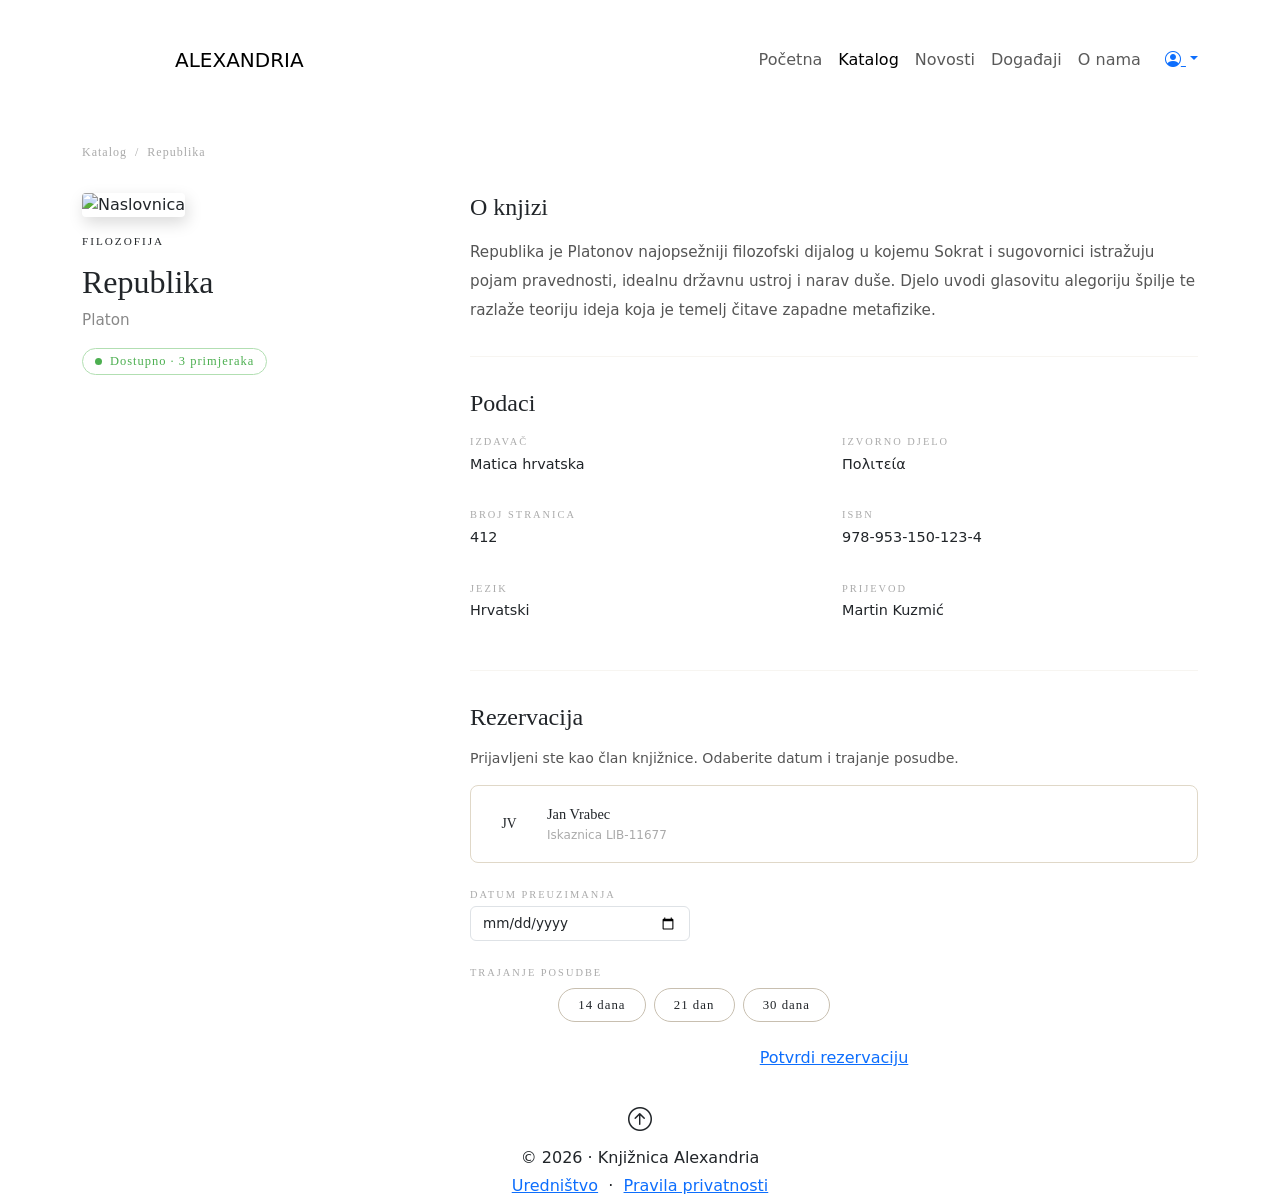
==== html/detalji.html @ f622395d "lele" ====
<!DOCTYPE html>
<html lang="hr">
    <head>
        <meta charset="UTF-8">
        <meta name="viewport" content="width=device-width, initial-scale=1.0">
        <title>Alexandria – Detalji knjige</title>
        <link href="https://cdn.jsdelivr.net/npm/bootstrap@5.3.8/dist/css/bootstrap.min.css" rel="stylesheet" integrity="sha384-sRIl4kxILFvY47J16cr9ZwB07vP4J8+LH7qKQnuqkuIAvNWLzeN8tE5YBujZqJLB" crossorigin="anonymous">
        <link rel="stylesheet" href="../CSS/global.css">
        <link rel="stylesheet" href="../css/detalji.css">
        <link href="https://cdn.jsdelivr.net/npm/bootstrap-icons@1.11.3/font/bootstrap-icons.min.css" rel="stylesheet">
    </head>
    <body>

        <nav class="navbar navbar-expand-lg sticky-top">
            <div class="container">
                <a class="navbar-brand d-flex align-items-center" href="../index.html">
                    <img src="../slike/logo.png" alt="Logo" class="navbar-logo">
                    ALEXANDRIA
                </a>
                <button class="navbar-toggler border-0" type="button" data-bs-toggle="collapse" data-bs-target="#navMenu">
                    <i class="bi bi-list text-white fs-4"></i>
                </button>
                <div class="collapse navbar-collapse" id="navMenu">
                    <ul class="navbar-nav ms-auto">
                        <li class="nav-item"><a class="nav-link" href="../index.html">Početna</a></li>
                        <li class="nav-item"><a class="nav-link active" href="./katalog.html">Katalog</a></li>
                        <li class="nav-item"><a class="nav-link" href="./novosti.html">Novosti</a></li>
                        <li class="nav-item"><a class="nav-link" href="./dogadaji.html">Događaji</a></li>
                        <li class="nav-item"><a class="nav-link" href="./onama.html">O nama</a></li>
                    </ul>
                    <div class="dropdown ms-3 d-none d-lg-block">
                        <a href="#" class="dropdown-toggle" data-bs-toggle="dropdown">
                            <i class="bi bi-person-circle"></i>
                        </a>
                        <ul class="dropdown-menu dropdown-menu-end">
                            <li><a class="dropdown-item" href="./prijava.html">Prijava</a></li>
                            <li><a class="dropdown-item" href="./prijava.html?tab=registracija">Registracija</a></li>
                        </ul>
                    </div>
                </div>
            </div>
        </nav>

        <div class="container py-4">

            <nav aria-label="breadcrumb">
                <ol class="breadcrumb breadcrumb-detalji">
                    <li class="breadcrumb-item"><a href="katalog.html">Katalog</a></li>
                    <li class="breadcrumb-item active">Republika</li>
                </ol>
            </nav>

            <div class="row g-5 mb-2">
                <div class="col-12 col-md-4">
                    <img src="https://picsum.photos/seed/knjiga1/220/320" alt="Naslovnica" class="knjiga-naslovnica mb-3">
                    <p class="kategorija-tag">Filozofija</p>
                    <p class="knjiga-naslov">Republika</p>
                    <p class="knjiga-autor">Platon</p>
                    <span class="dostupno-badge d-inline-flex align-items-center gap-2">
                        <span class="dostupno-dot"></span>
                        Dostupno · 3 primjeraka
                    </span>
                </div>

                <div class="col-12 col-md-8">
                    <h2 class="detalji-section-title">O knjizi</h2>
                    <p class="detalji-opis">
                        Republika je Platonov najopsežniji filozofski dijalog u kojemu Sokrat i sugovornici istražuju pojam pravednosti, idealnu državnu ustroj i narav duše. Djelo uvodi glasovitu alegoriju špilje te razlaže teoriju ideja koja je temelj čitave zapadne metafizike.
                    </p>

                    <hr class="detalji-divider">

                    <h2 class="detalji-section-title">Podaci</h2>
                    <div class="row g-3">
                        <div class="col-6">
                            <p class="meta-label">Izdavač</p>
                            <p class="meta-value">Matica hrvatska</p>
                        </div>
                        <div class="col-6">
                            <p class="meta-label">Izvorno djelo</p>
                            <p class="meta-value">Πολιτεία</p>
                        </div>
                        <div class="col-6">
                            <p class="meta-label">Broj stranica</p>
                            <p class="meta-value">412</p>
                        </div>
                        <div class="col-6">
                            <p class="meta-label">ISBN</p>
                            <p class="meta-value">978-953-150-123-4</p>
                        </div>
                        <div class="col-6">
                            <p class="meta-label">Jezik</p>
                            <p class="meta-value">Hrvatski</p>
                        </div>
                        <div class="col-6">
                            <p class="meta-label">Prijevod</p>
                            <p class="meta-value">Martin Kuzmić</p>
                        </div>
                    </div>

                    <hr class="detalji-divider">

                    <h2 class="detalji-section-title">Rezervacija</h2>
                    <p style="font-size:0.88rem;color:#555;" class="mb-3">
                        Prijavljeni ste kao član knjižnice. Odaberite datum i trajanje posudbe.
                    </p>

                    <div class="d-flex align-items-center gap-3 border rounded-3 p-3 mb-4" style="border-color:#e0d8c8!important;">
                        <div class="clan-avatar d-flex align-items-center justify-content-center flex-shrink-0">JV</div>
                        <div>
                            <p class="mb-0" style="font-family:'Cinzel',serif;font-size:0.9rem;">Jan Vrabec</p>
                            <p class="mb-0" style="font-size:0.75rem;color:#aaa;">Iskaznica LIB-11677</p>
                        </div>
                    </div>

                    <p class="meta-label mb-1">Datum preuzimanja</p>
                    <input type="date" class="form-control mb-4" style="font-size:0.85rem;max-width:220px;">

                    <p class="meta-label mb-2">Trajanje posudbe</p>
                    <div class="d-flex flex-wrap gap-2 mb-4">
                        <button class="trajanje-btn active">7 dana</button>
                        <button class="trajanje-btn">14 dana</button>
                        <button class="trajanje-btn">21 dan</button>
                        <button class="trajanje-btn">30 dana</button>
                    </div>

                    <a href="#" class="btn-katalog d-block text-center" id="btnRezervacija">Potvrdi rezervaciju</a>
                </div>
            </div>

        </div>

        <div class="modal fade" id="modalRezervacija" tabindex="-1">
            <div class="modal-dialog modal-dialog-centered">
                <div class="modal-content text-center p-4" style="background:var(--cream);">
                    <i class="bi bi-check-circle" style="font-size:2.5rem;color:#4caf50;"></i>
                    <p style="font-family:'Cinzel',serif;font-size:1.1rem;letter-spacing:2px;margin:1rem 0 0.5rem;">Uspješna rezervacija</p>
                    <p style="font-size:0.85rem;color:#555;margin-bottom:1.5rem;">Vaša rezervacija je zabilježena. Knjiga će biti pripremljena na datum preuzimanja.</p>
                    <button class="btn-katalog" style="padding:10px 32px;" data-bs-dismiss="modal">U redu</button>
                </div>
            </div>
        </div>

        <script src="https://cdn.jsdelivr.net/npm/bootstrap@5.3.8/dist/js/bootstrap.bundle.min.js" integrity="sha384-FKyoEForCGlyvwx9Hj09JcYn3nv7wiPVlz7YYwJrWVcXK/BmnVDxM+D2scQbITxI" crossorigin="anonymous"></script>
        <script>
            document.querySelectorAll('.trajanje-btn').forEach(btn => {
                btn.addEventListener('click', () => {
                    document.querySelectorAll('.trajanje-btn').forEach(b => b.classList.remove('active'));
                    btn.classList.add('active');
                });
            });

            document.getElementById('btnRezervacija').addEventListener('click', e => {
                e.preventDefault();
                new bootstrap.Modal(document.getElementById('modalRezervacija')).show();
            });
        </script>

        <footer class="text-center">
            <div class="container">
                <div class="mb-2">
                    <i class="bi bi-arrow-up-circle fs-4" style="color:var(--gold);cursor:pointer;" onclick="window.scrollTo({top:0,behavior:'smooth'})"></i>
                </div>
                <p class="footer-logo mb-1">© 2026 · Knjižnica Alexandria</p>
                <p class="footer-links mb-0">
                    <a href="urednistvo.html">Uredništvo</a>
                    &nbsp;·&nbsp;
                    <a href="pravila-privatnosti.html">Pravila privatnosti</a>
                </p>
            </div>
        </footer>

    </body>
</html>
---- css/detalji.css ----
.breadcrumb-detalji {
    font-family: 'Cinzel', serif;
    font-size: 0.75rem;
    letter-spacing: 1px;
    margin-bottom: 2rem;
}

.breadcrumb-detalji .breadcrumb-item a {
    color: #aaa;
    text-decoration: none;
}

.breadcrumb-detalji .breadcrumb-item a:hover {
    color: var(--gold);
}

.breadcrumb-detalji .breadcrumb-item.active {
    color: #aaa;
}

.breadcrumb-detalji .breadcrumb-item + .breadcrumb-item::before {
    color: #aaa;
}

.knjiga-naslovnica {
    width: 220px;
    border-radius: 4px;
    box-shadow: 2px 6px 16px rgba(0,0,0,0.15);
}

.kategorija-tag {
    font-family: 'Cinzel', serif;
    font-size: 0.7rem;
    letter-spacing: 2px;
    color: var(--terracota);
    text-transform: uppercase;
    margin-bottom: 0.5rem;
}

.knjiga-naslov {
    font-family: 'Cinzel', serif;
    font-size: 2rem;
    color: var(--text);
    margin-bottom: 0.2rem;
}

.knjiga-autor {
    font-size: 0.95rem;
    color: #888;
    margin-bottom: 1rem;
}

.dostupno-badge {
    border: 1px solid #b2dfb2;
    border-radius: 20px;
    padding: 3px 12px;
    font-size: 0.78rem;
    color: #4caf50;
    font-family: 'Cinzel', serif;
    letter-spacing: 1px;
}

.dostupno-dot {
    width: 7px;
    height: 7px;
    background: #4caf50;
    border-radius: 50%;
    flex-shrink: 0;
}

.detalji-section-title {
    font-family: 'Cinzel', serif;
    font-size: 1.5rem;
    color: var(--text);
    margin-bottom: 1rem;
}

.detalji-opis {
    font-size: 0.95rem;
    color: #555;
    line-height: 1.9;
}

.detalji-divider {
    border-color: #e0d8c8;
    margin: 2rem 0;
}

.meta-label {
    font-family: 'Cinzel', serif;
    font-size: 0.65rem;
    letter-spacing: 2px;
    color: #aaa;
    text-transform: uppercase;
    margin-bottom: 4px;
}

.meta-value {
    font-size: 0.9rem;
    color: var(--text);
}

.clan-avatar {
    width: 44px;
    height: 44px;
    border-radius: 50%;
    border: 1px solid var(--terracota);
    color: var(--terracota);
    font-family: 'Cinzel', serif;
    font-size: 0.85rem;
}

.trajanje-btn {
    background: transparent;
    border: 1px solid #c8bfb0;
    border-radius: 20px;
    padding: 0.4rem 1.2rem;
    font-family: 'Cinzel', serif;
    font-size: 0.8rem;
    letter-spacing: 1px;
    color: var(--text);
    cursor: pointer;
    white-space: nowrap;
}

.trajanje-btn.active,
.trajanje-btn:hover {
    background: var(--navy);
    color: #fff;
    border-color: var(--navy);
}
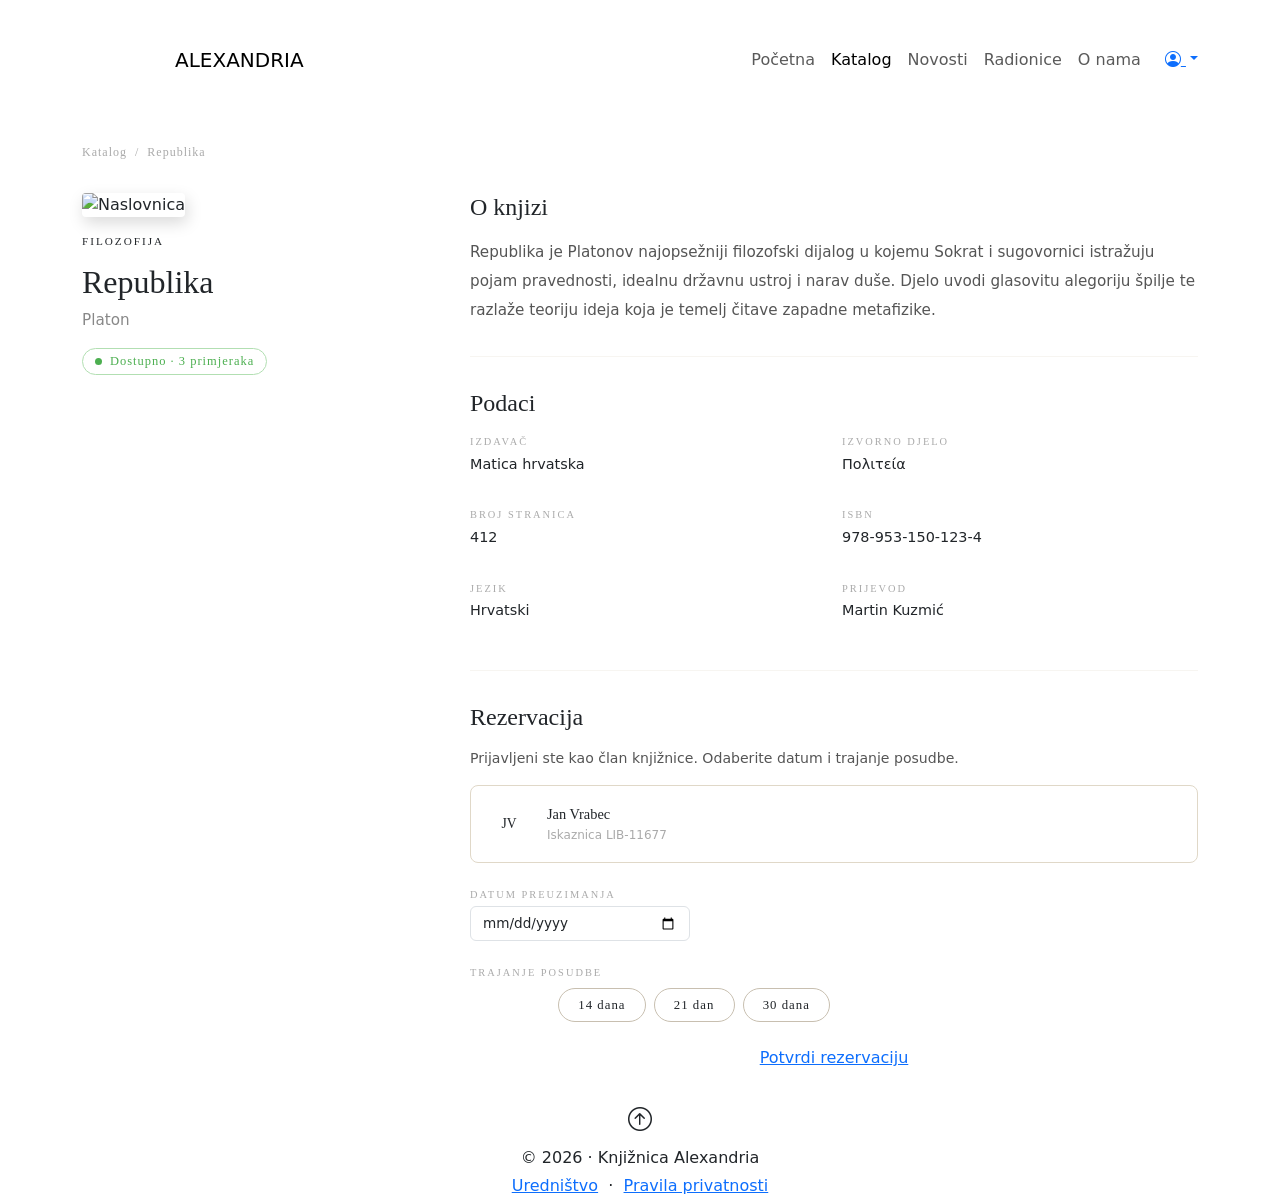
==== commit 0ae93a7c: "SLike i sitne promjene" ====
--- a/html/detalji.html
+++ b/html/detalji.html
@@ -25,7 +25,7 @@
                         <li class="nav-item"><a class="nav-link" href="../index.html">Početna</a></li>
                         <li class="nav-item"><a class="nav-link active" href="./katalog.html">Katalog</a></li>
                         <li class="nav-item"><a class="nav-link" href="./novosti.html">Novosti</a></li>
-                        <li class="nav-item"><a class="nav-link" href="./dogadaji.html">Događaji</a></li>
+                        <li class="nav-item"><a class="nav-link" href="./dogadaji.html">Radionice</a></li>
                         <li class="nav-item"><a class="nav-link" href="./onama.html">O nama</a></li>
                     </ul>
                     <div class="dropdown ms-3 d-none d-lg-block">
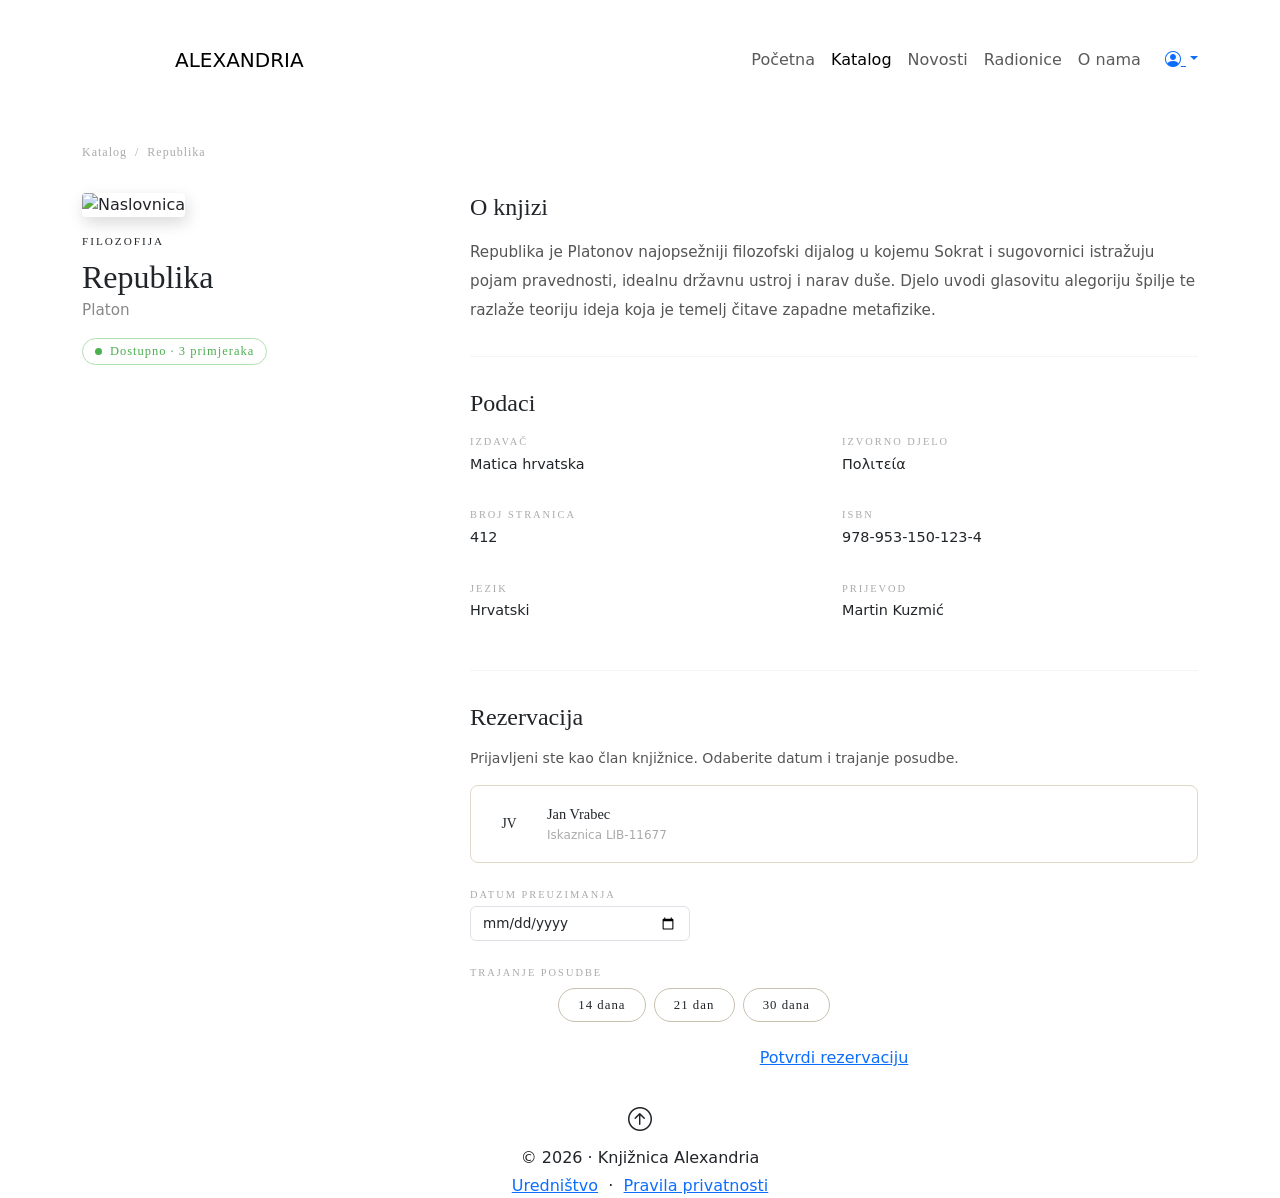
==== commit 80552ed7: "ENDE" ====
--- a/html/detalji.html
+++ b/html/detalji.html
@@ -27,6 +27,8 @@
                         <li class="nav-item"><a class="nav-link" href="./novosti.html">Novosti</a></li>
                         <li class="nav-item"><a class="nav-link" href="./dogadaji.html">Radionice</a></li>
                         <li class="nav-item"><a class="nav-link" href="./onama.html">O nama</a></li>
+                        <li class="nav-item d-lg-none"><a class="nav-link" href="./prijava.html">Prijava</a></li>
+                        <li class="nav-item d-lg-none"><a class="nav-link" href="./prijava.html?tab=registracija">Registracija</a></li>
                     </ul>
                     <div class="dropdown ms-3 d-none d-lg-block">
                         <a href="#" class="dropdown-toggle" data-bs-toggle="dropdown">
@@ -54,7 +56,7 @@
                 <div class="col-12 col-md-4">
                     <img src="https://picsum.photos/seed/knjiga1/220/320" alt="Naslovnica" class="knjiga-naslovnica mb-3">
                     <p class="kategorija-tag">Filozofija</p>
-                    <p class="knjiga-naslov">Republika</p>
+                    <h1 class="knjiga-naslov">Republika</h1>
                     <p class="knjiga-autor">Platon</p>
                     <span class="dostupno-badge d-inline-flex align-items-center gap-2">
                         <span class="dostupno-dot"></span>
